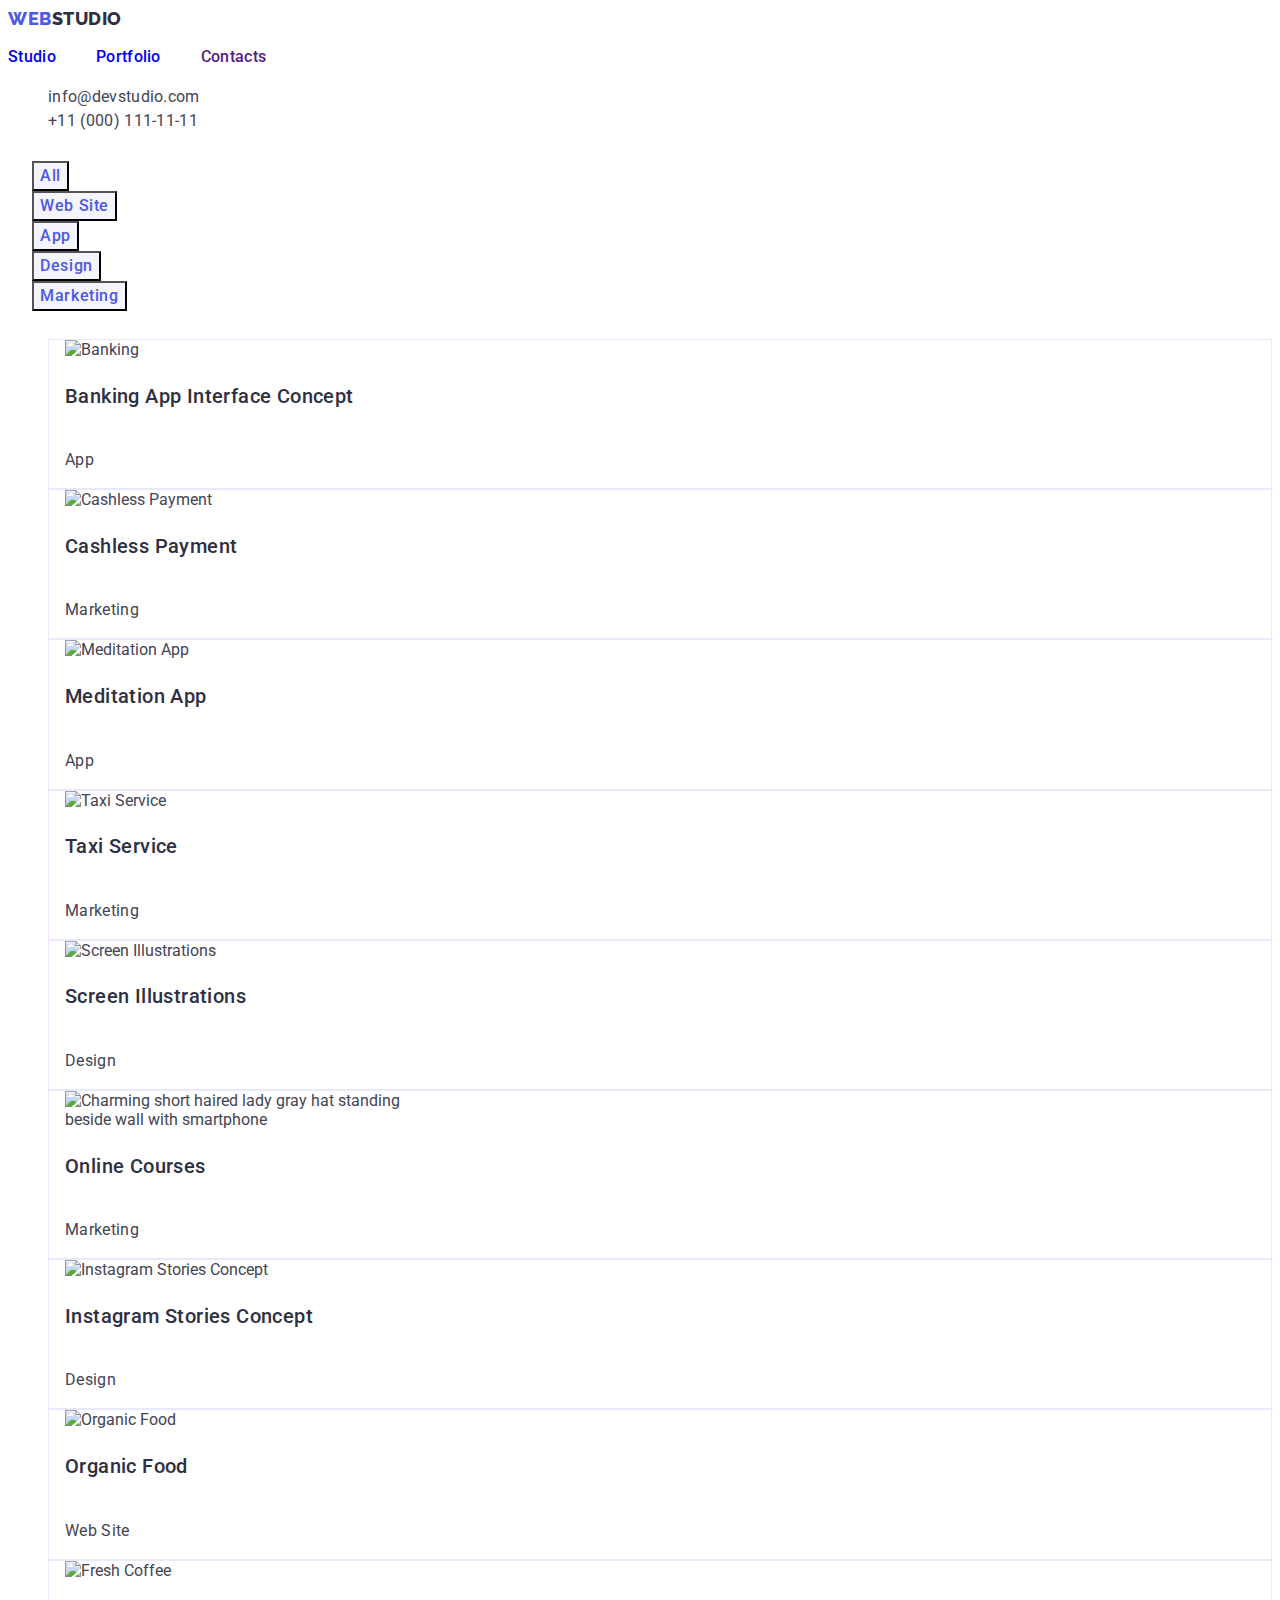
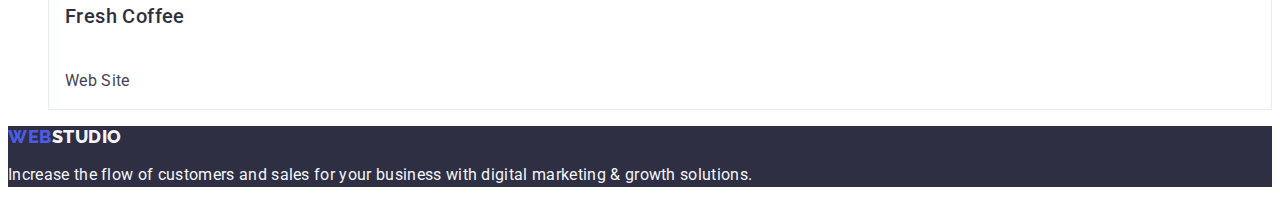
==== portfolio.html @ 07247fa3 "update2" ====
<!DOCTYPE html>
<html lang="en">
  <head>
    <meta charset="UTF-8" />
    <meta http-equiv="X-UA-Compatible" content="IE=edge" />
    <meta name="viewport" content="width=device-width, initial-scale=1.0" />
    <link rel="preconnect" href="https://fonts.googleapis.com" />
    <link rel="preconnect" href="https://fonts.gstatic.com" crossorigin />
    <link rel="preconnect" href="https://fonts.googleapis.com" />
    <link rel="preconnect" href="https://fonts.gstatic.com" crossorigin />
    <link
      href="https://fonts.googleapis.com/css2?family=Raleway:wght@800&family=Roboto:wght@400;500;700;900&display=swap"
      rel="stylesheet"
    />
    <link rel="stylesheet" href="css/styles.css" />
    <title>Portfolio</title>
  </head>
  <body>
    <header>
      <nav class="header-navication">
        <a class="logo link" href="./index.html"
          >Web<span class="logo-studio">Studio</span></a
        >
        <ul class="header-list list">
          <li class="header-item">
            <a class="header-link link" href="./index.html">Studio</a>
          </li>
          <li class="header-item">
            <a class="header-link link" href="./portfolio.html">Portfolio</a>
          </li>
          <li class="header-item">
            <a class="header-link link" href="">Contacts</a>
          </li>
        </ul>
      </nav>
      <address>
        <ul class="header-add list">
          <li>
            <a class="header-email link" href="mailto:info@devstudio.com"
              >info@devstudio.com</a
            >
          </li>
          <li>
            <a class="header-phone link" href="tel:+110001111111"
              >+11 (000) 111-11-11</a
            >
          </li>
        </ul>
      </address>
    </header>
    <main>
      <section class="Portfolio">
        <h1 class="filter-title" hidden>Filters</h1>
        <ul class="filter-list list">
          <li>
            <button class="filter-btn-active" type="button">All</button>
          </li>
          <li>
            <button class="filter-btn" type="button">Web Site</button>
          </li>
          <li>
            <button class="filter-btn" type="button">App</button>
          </li>
          <li>
            <button class="filter-btn" type="button">Design</button>
          </li>
          <li>
            <button class="filter-btn" type="button">Marketing</button>
          </li>
        </ul>
        <ul class="card-list list">
          <li class="card-item link">
            <img
              class="card-img"
              src="./images/card/banking.jpg"
              alt="Banking"
              width="360"
            />
            <h2 class="card-title">Banking App Interface Concept</h2>
            <p class="card-text">App</p>
          </li>
          <li class="card-item link">
            <img
              class="card-img"
              src="./images/card/cashless.jpg"
              alt="Cashless Payment"
              width="360"
            />
            <h2 class="card-title">Cashless Payment</h2>
            <p class="card-text">Marketing</p>
          </li>
          <li class="card-item link">
            <img
              class="card-img"
              src="./images/card/meditation.jpg"
              alt="Meditation App"
              width="360"
            />
            <h2 class="card-title">Meditation App</h2>
            <p class="card-text">App</p>
          </li>
          <li class="card-item link">
            <img
              class="card-img"
              src="./images/card/taxi.jpg"
              alt="Taxi Service"
              width="360"
            />
            <h2 class="card-title">Taxi Service</h2>
            <p class="card-text">Marketing</p>
          </li>
          <li class="card-item link">
            <img
              class="card-img"
              src="./images/card/screen.jpg"
              alt="Screen Illustrations"
              width="360"
            />
            <h2 class="card-title">Screen Illustrations</h2>
            <p class="card-text">Design</p>
          </li>
          <li class="card-item link">
            <img
              class="card-img"
              src="./images/card/online-courses.jpg"
              alt="Charming short haired lady gray hat standing beside wall with smartphone"
              width="360"
            />
            <h2 class="card-title">Online Courses</h2>
            <p class="card-text">Marketing</p>
          </li>
          <li class="card-item link">
            <img
              class="card-img"
              src="./images/card/stories.jpg"
              alt="Instagram Stories Concept"
              width="360"
            />
            <h2 class="card-title">Instagram Stories Concept</h2>
            <p class="card-text">Design</p>
          </li>
          <li class="card-item link">
            <img
              class="card-img"
              src="./images/card/organic-food.jpg"
              alt="Organic Food"
              width="360"
            />
            <h2 class="card-title">Organic Food</h2>
            <p class="card-text">Web Site</p>
          </li>
          <li class="card-item link">
            <img
              class="card-img"
              src="./images/card/fresh-coffee.jpg"
              alt="Fresh Coffee"
              width="360"
            />
            <h2 class="card-title">Fresh Coffee</h2>
            <p class="card-text">Web Site</p>
          </li>
        </ul>
      </section>
    </main>
    <footer class="bottom">
      <a class="logo link" href="./index.html"
        >Web<span class="bottom-logo">Studio</span></a
      >
      <p class="bottom-text">
        Increase the flow of customers and sales for your business with digital
        marketing & growth solutions.
      </p>
    </footer>
  </body>
</html>
---- css/styles.css ----
:root {
  --main-title-color: #ffffff;
  --main-logo-color: #4d5ae5;
  --second-logo-color: #2e2f42;
  --main-paragraph-color: #434455;
  --main-background-color: #ffffff;
  --second-background-color: #f4f4fd;
}
body {
  font-family: "Roboto", sans-serif;
  color: #434455;
  background-color: var(--main-background-color);
}
.list {
  list-style: none;
}
.link {
  text-decoration: none;
  font-style: normal;
}
.logo {
  font-family: "Raleway", sans-serif;
  font-weight: 800;
  font-size: 18px;
  line-height: 1.17;
  display: flex;
  align-items: center;
  letter-spacing: 0.03em;
  text-transform: uppercase;
  display: flex;
  flex-direction: row;
  align-items: center;
  padding: 0px;
  text-transform: uppercase;
  color: var(--main-logo-color);
}
.logo-studio {
  color: var(--second-logo-color);
}
.header-list {
  display: flex;
  flex-direction: row;
  align-items: flex-start;
  padding: 0px;
  gap: 40px;
  color: var(--second-logo-color);
}
.header-item {
  font-weight: 500;
  font-size: 16px;
  line-height: 1.5;
  letter-spacing: 0.02em;
  order: 0;
  flex-grow: 0;
}
.header-link:is(:hover, :focus) {
  color: #404bbf;
  border-radius: 2px;
}
.header-add {
  font-style: normal;
}
.header-email {
  font-size: 16px;
  line-height: 1.5;
  letter-spacing: 0.02em;
  color: var(--main-paragraph-color);
}
.header-email:is(:hover, :focus) {
  color: #404bbf;
}
.header-phone {
  font-size: 16px;
  line-height: 1.5;
  letter-spacing: 0.02em;
  color: var(--main-paragraph-color);
}
.hero {
  background: #2e2f42;
}
.hero-title {
  font-weight: 700;
  font-size: 56px;
  line-height: 1.07;
  text-align: center;
  letter-spacing: 0.02em;
  color: var(--main-title-color);
}
.hero-btn {
  display: flex;
  flex-direction: row;
  padding: 16px 32px;
  gap: 10px;
  background: #4d5ae5;
  box-shadow: 0px 4px 4px rgba(0, 0, 0, 0.15);
  border-radius: 4px;
  font-weight: 500;
  font-size: 16px;
  line-height: 24px;
  letter-spacing: 0.04em;
  color: var(--main-title-color);
  flex: none;
  order: 0;
  flex-grow: 0;
  font-family: "Roboto", sans-serif;
  cursor: pointer;
}
.hero-btn:is(:hover, :focus) {
  background: #404bbf;
  box-shadow: 0px 4px 4px rgba(0, 0, 0, 0.15);
  border-radius: 4px;
}
.features-subtitle {
  font-weight: 500;
  font-size: 20px;
  line-height: 1.2;
  letter-spacing: 0.02em;
  color: var(--second-logo-color);
}
.features-text {
  font-size: 16px;
  line-height: 1.5;
  letter-spacing: 0.02em;
  color: var(--main-paragraph-color);
}
.what-list {
  display: inline;
}
.what-title {
  font-weight: 700;
  font-size: 36px;
  line-height: 1.11;
  text-align: center;
  letter-spacing: 0.02em;
  text-transform: capitalize;
  color: var(--second-logo-color);
}
.what-img {
  flex-direction: column;
  align-items: flex-start;
  padding: 0px;
}
.team {
  background: #f4f4fd;
}
.team-item {
  background-color: var(--main-background-color);
}
.team-title {
  font-weight: 700;
  font-size: 36px;
  line-height: 1.11;
  text-align: center;
  letter-spacing: 0.02em;
  text-transform: capitalize;
  color: var(--second-logo-color);
}
.team-img {
  display: flex;
  flex-direction: column;
  justify-content: center;
  align-items: center;
  padding: 0px 0px 32px;
  gap: 32px;
  background: #ffffff;
  box-shadow: 0px 1px 6px rgba(46, 47, 66, 0.08),
    0px 1px 1px rgba(46, 47, 66, 0.16), 0px 2px 1px rgba(46, 47, 66, 0.08);
  border-radius: 0px 0px 4px 4px;
}
.team-subtitle {
  font-weight: 500;
  font-size: 20px;
  line-height: 1.2;
  text-align: center;
  letter-spacing: 0.02em;
  flex: none;
  order: 0;
  flex-grow: 0;
  color: var(--second-logo-color);
}
.team-text {
  font-size: 16px;
  line-height: 1.5;
  text-align: center;
  letter-spacing: 0.02em;
  flex: none;
  order: 1;
  flex-grow: 0;
  color: var(--main-paragraph-color);
}
.bottom {
  background: #2e2f42;
}
.bottom-logo {
  font-family: "Raleway";
  font-style: normal;
  font-weight: 800;
  font-size: 18px;
  line-height: 1.17;
  display: flex;
  align-items: center;
  letter-spacing: 0.03em;
  text-transform: uppercase;
  color: #f4f4fd;
  flex: none;
  order: 1;
  flex-grow: 0;
}
.bottom-text {
  font-size: 16px;
  line-height: 1.5;
  letter-spacing: 0.02em;
  color: #f4f4fd;
}
.filter {
  display: flex;
  flex-direction: row;
  align-items: flex-start;
  padding: 0px;
  gap: 24px;
}
.filter-list {
  padding: 12px 24px;
}
.filter-btn-active {
  font-family: "Roboto", sans-serif;
  font-weight: 500;
  font-size: 16px;
  line-height: 1.5;
  text-align: center;
  letter-spacing: 0.04em;
  color: var(--main-logo-color);
  background-color: var(--second-background-color);
  cursor: pointer;
}
.filter-btn-active:is(:hover, :focus) {
  background: #404bbf;
  box-shadow: 0px 4px 4px rgba(0, 0, 0, 0.15);
  border-radius: 4px;
  color: var(--main-title-color);
}
.filter-btn {
  font-family: "Roboto", sans-serif;
  font-weight: 500;
  font-size: 16px;
  line-height: 1.5;
  text-align: center;
  letter-spacing: 0.04em;
  color: var(--main-logo-color);
  background-color: var(--second-background-color);
  cursor: pointer;
}
.card-item {
  box-sizing: border-box;
  background: #ffffff;
  border: 1px solid #e7e9fc;
  display: flex;
  flex-direction: column;
  justify-content: center;
  align-items: flex-start;
  padding: 0px 16px;
  gap: 8px;
}
.card-title {
  font-weight: 500;
  font-size: 20px;
  line-height: 1.2;
  letter-spacing: 0.02em;
  color: var(--second-logo-color);
}
.card-text {
  font-size: 16px;
  line-height: 1.5;
  letter-spacing: 0.02em;
  color: var(--main-paragraph-color);
}
.card-img {
  mix-blend-mode: normal;
}
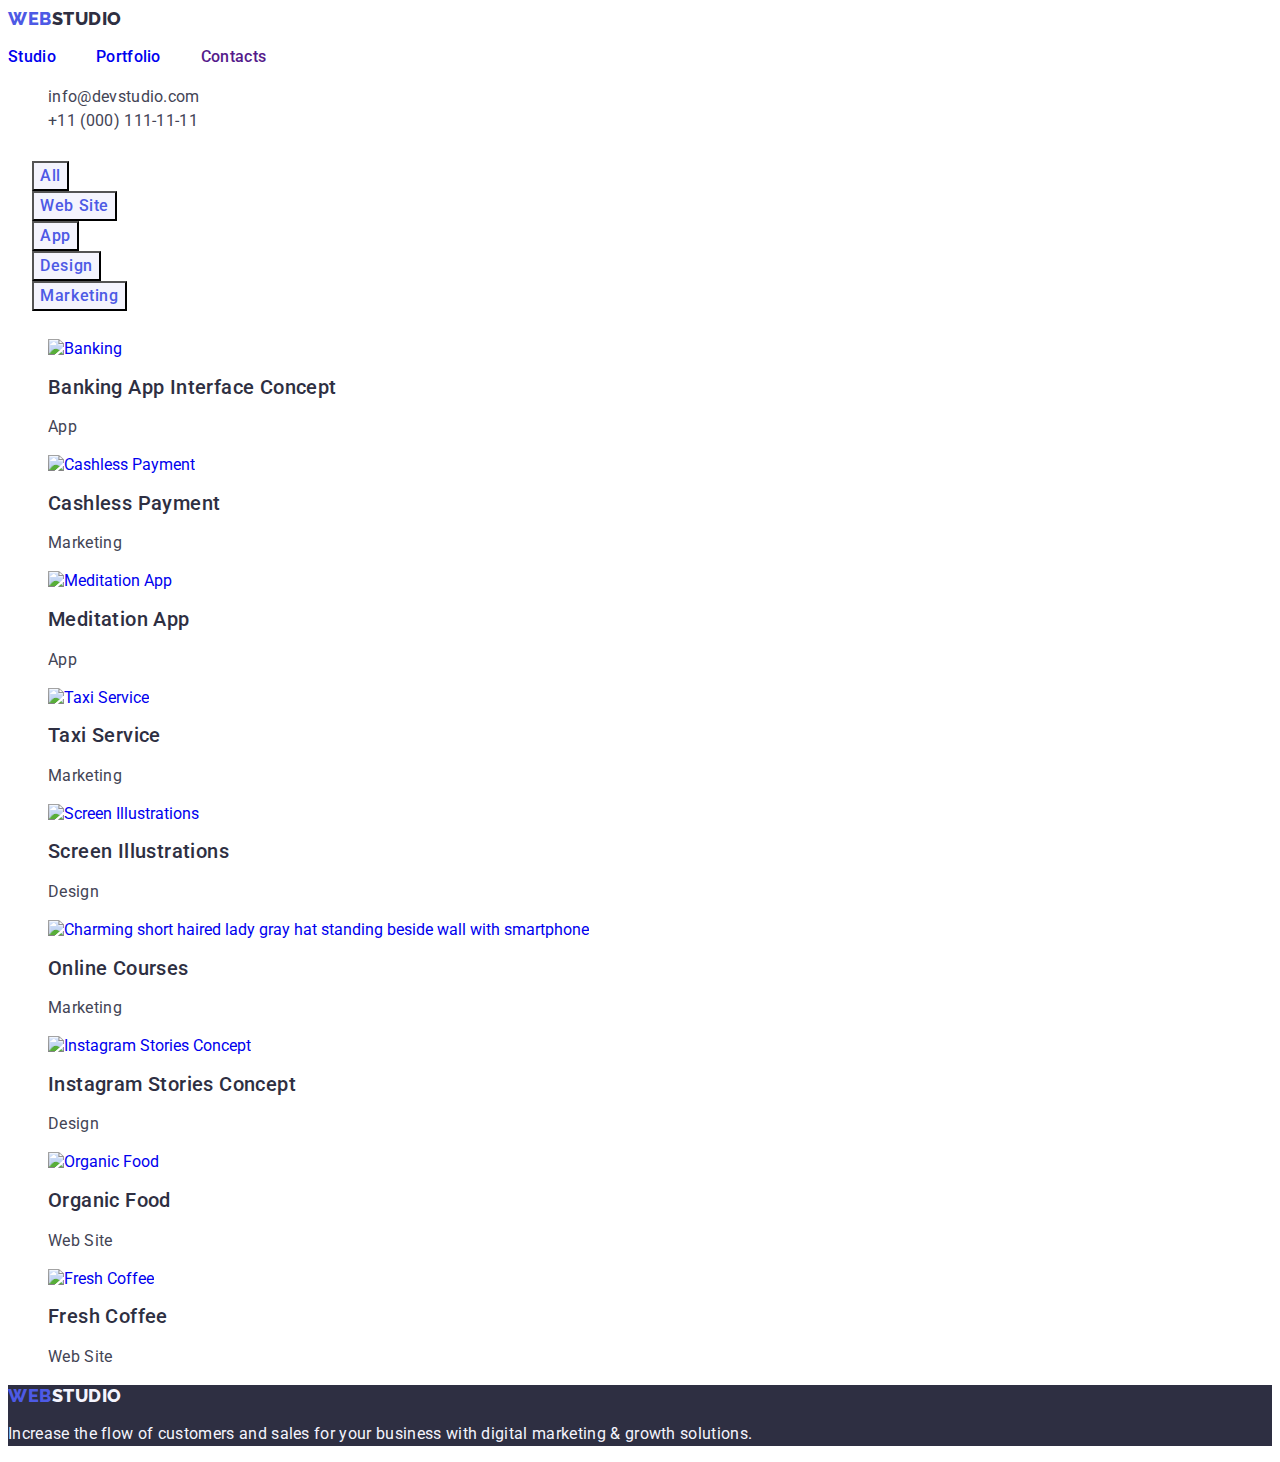
==== commit ab7502e8: "update5" ====
--- a/portfolio.html
+++ b/portfolio.html
@@ -34,7 +34,7 @@
         </ul>
       </nav>
       <address>
-        <ul class="header-add list">
+        <ul class="header-contacts list">
           <li>
             <a class="header-email link" href="mailto:info@devstudio.com"
               >info@devstudio.com</a
@@ -52,112 +52,139 @@
       <section class="Portfolio">
         <h1 class="filter-title" hidden>Filters</h1>
         <ul class="filter-list list">
-          <li>
-            <button class="filter-btn-active" type="button">All</button>
-          </li>
-          <li>
-            <button class="filter-btn" type="button">Web Site</button>
-          </li>
-          <li>
-            <button class="filter-btn" type="button">App</button>
-          </li>
-          <li>
-            <button class="filter-btn" type="button">Design</button>
-          </li>
-          <li>
-            <button class="filter-btn" type="button">Marketing</button>
-          </li>
-        </ul>
-        <ul class="card-list list">
-          <li class="card-item link">
-            <img
-              class="card-img"
-              src="./images/card/banking.jpg"
-              alt="Banking"
-              width="360"
-            />
-            <h2 class="card-title">Banking App Interface Concept</h2>
-            <p class="card-text">App</p>
-          </li>
-          <li class="card-item link">
-            <img
-              class="card-img"
-              src="./images/card/cashless.jpg"
-              alt="Cashless Payment"
-              width="360"
-            />
-            <h2 class="card-title">Cashless Payment</h2>
-            <p class="card-text">Marketing</p>
-          </li>
-          <li class="card-item link">
-            <img
-              class="card-img"
-              src="./images/card/meditation.jpg"
-              alt="Meditation App"
-              width="360"
-            />
-            <h2 class="card-title">Meditation App</h2>
-            <p class="card-text">App</p>
-          </li>
-          <li class="card-item link">
-            <img
-              class="card-img"
-              src="./images/card/taxi.jpg"
-              alt="Taxi Service"
-              width="360"
-            />
-            <h2 class="card-title">Taxi Service</h2>
-            <p class="card-text">Marketing</p>
-          </li>
-          <li class="card-item link">
-            <img
-              class="card-img"
-              src="./images/card/screen.jpg"
-              alt="Screen Illustrations"
-              width="360"
-            />
-            <h2 class="card-title">Screen Illustrations</h2>
-            <p class="card-text">Design</p>
-          </li>
-          <li class="card-item link">
-            <img
-              class="card-img"
-              src="./images/card/online-courses.jpg"
-              alt="Charming short haired lady gray hat standing beside wall with smartphone"
-              width="360"
-            />
-            <h2 class="card-title">Online Courses</h2>
-            <p class="card-text">Marketing</p>
-          </li>
-          <li class="card-item link">
-            <img
-              class="card-img"
-              src="./images/card/stories.jpg"
-              alt="Instagram Stories Concept"
-              width="360"
-            />
-            <h2 class="card-title">Instagram Stories Concept</h2>
-            <p class="card-text">Design</p>
-          </li>
-          <li class="card-item link">
-            <img
-              class="card-img"
-              src="./images/card/organic-food.jpg"
-              alt="Organic Food"
-              width="360"
-            />
-            <h2 class="card-title">Organic Food</h2>
-            <p class="card-text">Web Site</p>
-          </li>
-          <li class="card-item link">
-            <img
-              class="card-img"
-              src="./images/card/fresh-coffee.jpg"
-              alt="Fresh Coffee"
-              width="360"
-            />
-            <h2 class="card-title">Fresh Coffee</h2>
-            <p class="card-text">Web Site</p>
+          <li class="filter-item">
+            <button type="button" class="filter-btn">All</button>
+          </li>
+          <li class="filter-item">
+            <button type="button" class="filter-btn">Web Site</button>
+          </li>
+          <li class="filter-item">
+            <button type="button" class="filter-btn">App</button>
+          </li>
+          <li class="filter-item">
+            <button type="button" class="filter-btn">Design</button>
+          </li>
+          <li class="filter-item">
+            <button type="button" class="filter-btn">Marketing</button>
+          </li>
+        </ul>
+        <ul class="product-list list">
+          <li class="product-item">
+            <a href="#" class="link"
+              ><img
+                class="product-img"
+                src="./images/card/banking.jpg"
+                alt="Banking"
+                width="360"
+                height="300"
+              />
+              <h2 class="product-title">Banking App Interface Concept</h2>
+              <p class="product-text">App</p></a
+            >
+          </li>
+          <li class="product-item">
+            <a href="#" class="link"
+              ><img
+                class="product-img"
+                src="./images/card/cashless.jpg"
+                alt="Cashless Payment"
+                width="360"
+                height="300"
+              />
+              <h2 class="product-title">Cashless Payment</h2>
+              <p class="product-text">Marketing</p></a
+            >
+          </li>
+          <li class="product-item">
+            <a href="#" class="link">
+              <img
+                class="product-img"
+                src="./images/card/meditation.jpg"
+                alt="Meditation App"
+                width="360"
+                height="300"
+              />
+              <h2 class="product-title">Meditation App</h2>
+              <p class="product-text">App</p></a
+            >
+          </li>
+          <li class="product-item">
+            <a href="#" class="link"
+              ><img
+                class="product-img"
+                src="./images/card/taxi.jpg"
+                alt="Taxi Service"
+                width="360"
+                height="300"
+              />
+              <h2 class="product-title">Taxi Service</h2>
+              <p class="product-text">Marketing</p></a
+            >
+          </li>
+          <li class="product-item">
+            <a href="#" class="link"
+              ><img
+                class="product-img"
+                src="./images/card/screen.jpg"
+                alt="Screen Illustrations"
+                width="360"
+                height="300"
+              />
+              <h2 class="product-title">Screen Illustrations</h2>
+              <p class="product-text">Design</p></a
+            >
+          </li>
+          <li class="product-item">
+            <a href="#" class="link"
+              ><img
+                class="product-img"
+                src="./images/card/online-courses.jpg"
+                alt="Charming short haired lady gray hat standing beside wall with smartphone"
+                width="360"
+                height="300"
+              />
+              <h2 class="product-title">Online Courses</h2>
+              <p class="product-text">Marketing</p></a
+            >
+          </li>
+          <li class="product-item">
+            <a href="#" class="link">
+              <img
+                class="product-img"
+                src="./images/card/stories.jpg"
+                alt="Instagram Stories Concept"
+                width="360"
+                height="300"
+              />
+              <h2 class="product-title">Instagram Stories Concept</h2>
+              <p class="product-text">Design</p></a
+            >
+          </li>
+          <li class="product-item">
+            <a href="#" class="link"
+              ><img
+                class="product-img"
+                src="./images/card/organic-food.jpg"
+                alt="Organic Food"
+                width="360"
+                height="300"
+              />
+              <h2 class="product-title">Organic Food</h2>
+              <p class="product-text">Web Site</p></a
+            >
+          </li>
+          <li class="product-item">
+            <a href="#" class="link"
+              ><img
+                class="product-img"
+                src="./images/card/fresh-coffee.jpg"
+                alt="Fresh Coffee"
+                width="360"
+                height="300"
+              />
+              <h2 class="product-title">Fresh Coffee</h2>
+              <p class="product-text">Web Site</p></a
+            >
           </li>
         </ul>
       </section>
--- a/css/styles.css
+++ b/css/styles.css
@@ -57,7 +57,7 @@
   color: #404bbf;
   border-radius: 2px;
 }
-.header-add {
+.header-contact {
   font-style: normal;
 }
 .header-email {
@@ -222,7 +222,7 @@
 .filter-list {
   padding: 12px 24px;
 }
-.filter-btn-active {
+.filter-btn {
   font-family: "Roboto", sans-serif;
   font-weight: 500;
   font-size: 16px;
@@ -233,47 +233,25 @@
   background-color: var(--second-background-color);
   cursor: pointer;
 }
-.filter-btn-active:is(:hover, :focus) {
+.filter-btn:is(:hover, :focus) {
   background: #404bbf;
   box-shadow: 0px 4px 4px rgba(0, 0, 0, 0.15);
   border-radius: 4px;
   color: var(--main-title-color);
 }
-.filter-btn {
-  font-family: "Roboto", sans-serif;
-  font-weight: 500;
-  font-size: 16px;
-  line-height: 1.5;
-  text-align: center;
-  letter-spacing: 0.04em;
-  color: var(--main-logo-color);
-  background-color: var(--second-background-color);
-  cursor: pointer;
-}
-.card-item {
-  box-sizing: border-box;
-  background: #ffffff;
-  border: 1px solid #e7e9fc;
-  display: flex;
-  flex-direction: column;
-  justify-content: center;
-  align-items: flex-start;
-  padding: 0px 16px;
-  gap: 8px;
-}
-.card-title {
+.product-title {
   font-weight: 500;
   font-size: 20px;
   line-height: 1.2;
   letter-spacing: 0.02em;
   color: var(--second-logo-color);
 }
-.card-text {
-  font-size: 16px;
-  line-height: 1.5;
-  letter-spacing: 0.02em;
-  color: var(--main-paragraph-color);
-}
-.card-img {
+.product-text {
+  font-size: 16px;
+  line-height: 1.5;
+  letter-spacing: 0.02em;
+  color: var(--main-paragraph-color);
+}
+.product-img {
   mix-blend-mode: normal;
 }
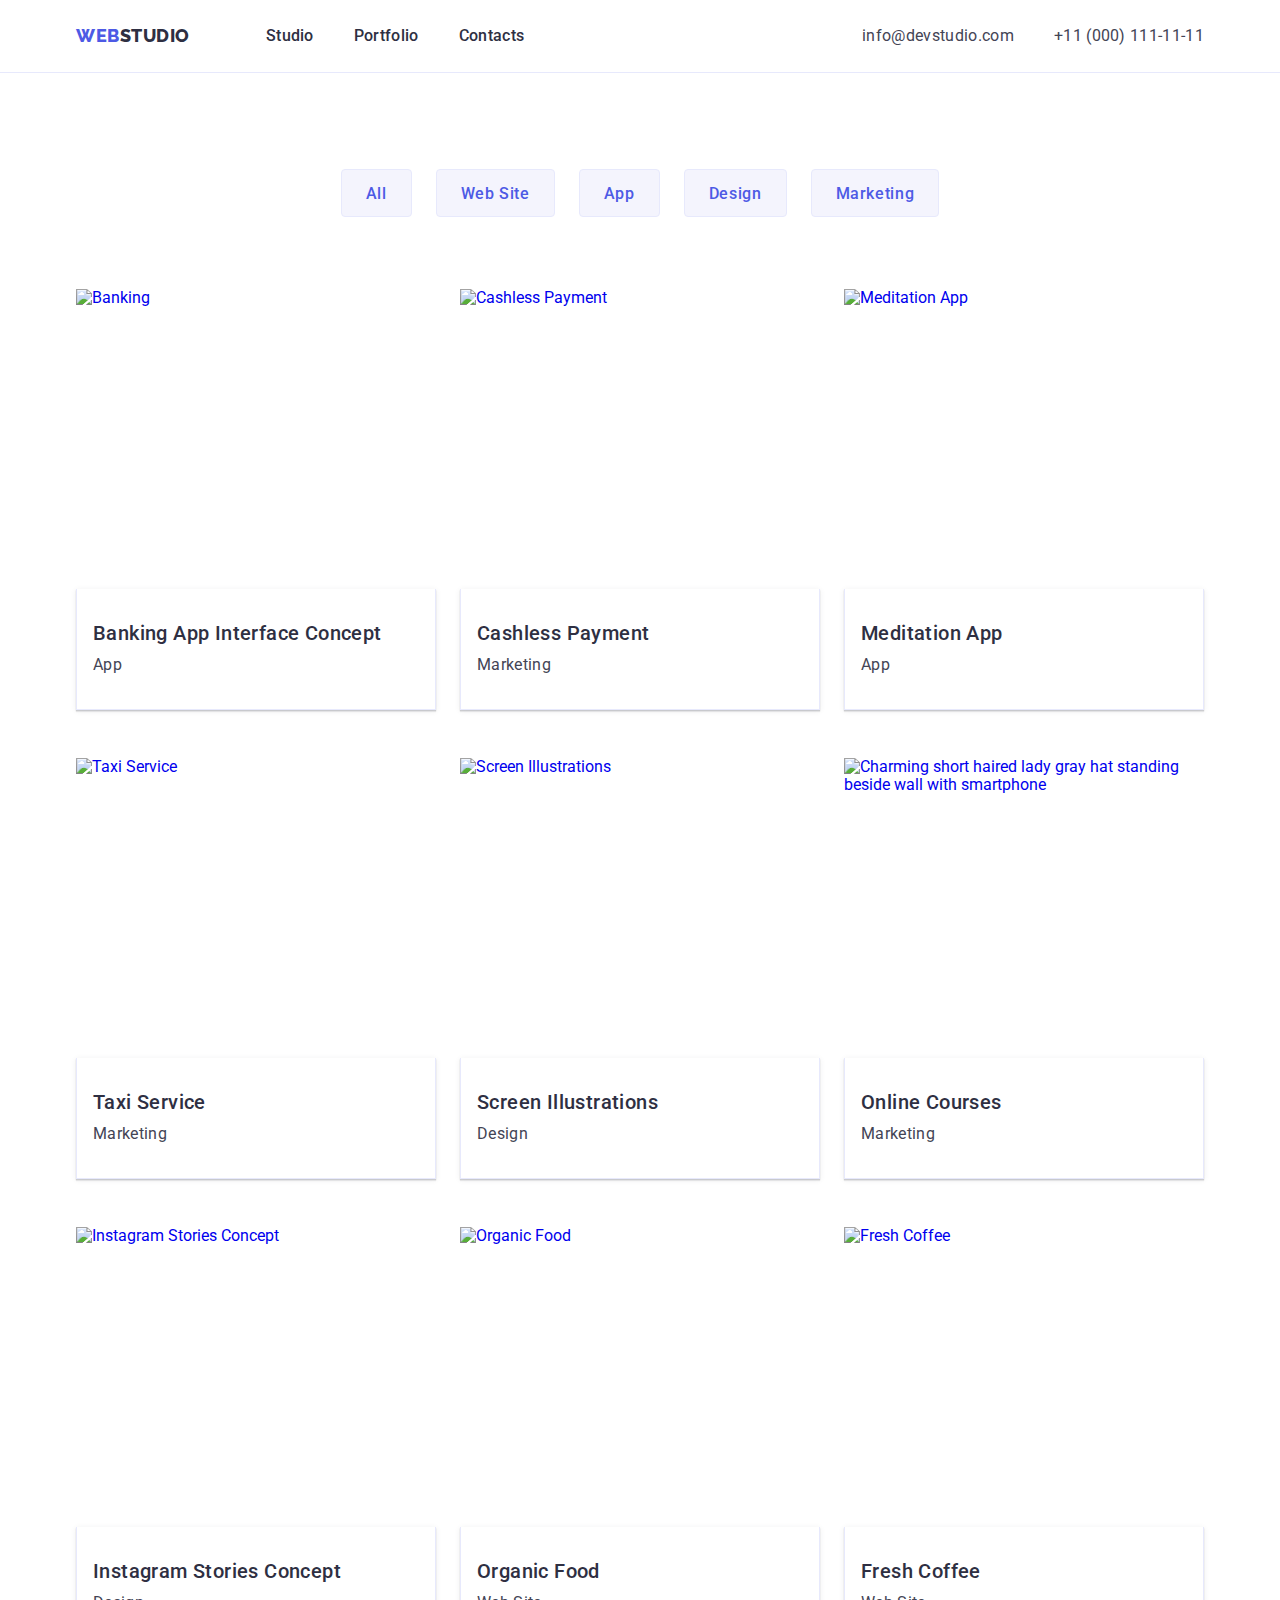
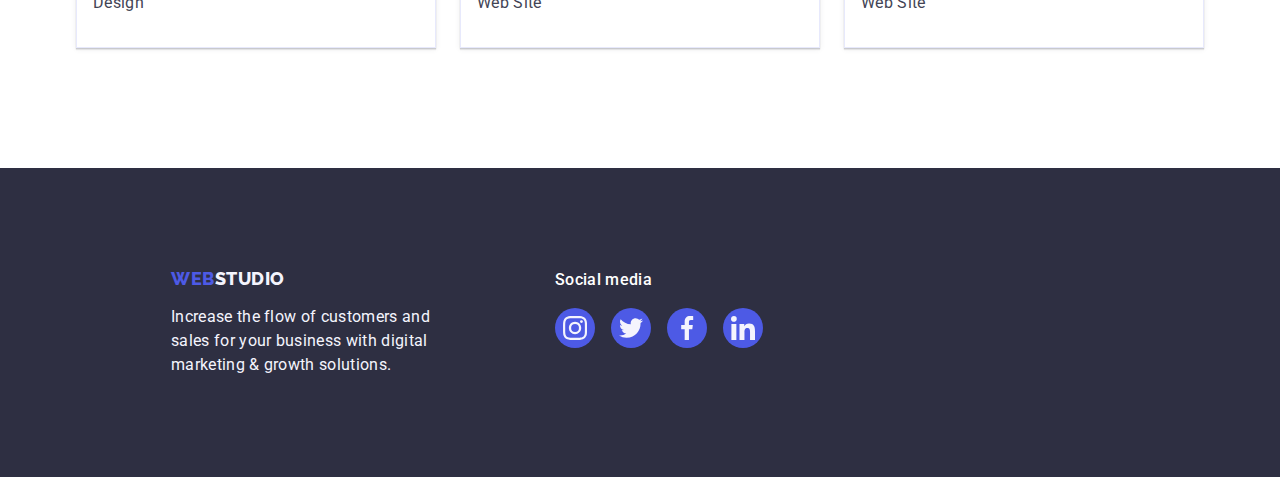
==== commit f9e8ed67: "variant1" ====
--- a/portfolio.html
+++ b/portfolio.html
@@ -12,191 +12,254 @@
       href="https://fonts.googleapis.com/css2?family=Raleway:wght@800&family=Roboto:wght@400;500;700;900&display=swap"
       rel="stylesheet"
     />
+    <link
+      rel="stylesheet"
+      href="https://cdnjs.cloudflare.com/ajax/libs/modern-normalize/1.0.0/modern-normalize.min.css"
+    />
     <link rel="stylesheet" href="css/styles.css" />
     <title>Portfolio</title>
   </head>
   <body>
-    <header>
-      <nav class="header-navication">
-        <a class="logo link" href="./index.html"
-          >Web<span class="logo-studio">Studio</span></a
-        >
-        <ul class="header-list list">
-          <li class="header-item">
-            <a class="header-link link" href="./index.html">Studio</a>
-          </li>
-          <li class="header-item">
-            <a class="header-link link" href="./portfolio.html">Portfolio</a>
-          </li>
-          <li class="header-item">
-            <a class="header-link link" href="">Contacts</a>
-          </li>
-        </ul>
-      </nav>
-      <address>
-        <ul class="header-contacts list">
-          <li>
-            <a class="header-email link" href="mailto:info@devstudio.com"
-              >info@devstudio.com</a
-            >
-          </li>
-          <li>
-            <a class="header-phone link" href="tel:+110001111111"
-              >+11 (000) 111-11-11</a
-            >
-          </li>
-        </ul>
-      </address>
+    <header class="header">
+      <div class="header-container container">
+        <nav class="header-navication">
+          <a class="logo link" href="./index.html"
+            >Web<span class="logo-studio">Studio</span></a
+          >
+          <ul class="header-list list">
+            <li class="header-item">
+              <a class="header-link link" href="./index.html">Studio</a>
+            </li>
+            <li class="header-item">
+              <a class="header-link link" href="./portfolio.html">Portfolio</a>
+            </li>
+            <li class="header-item">
+              <a class="header-link link" href="">Contacts</a>
+            </li>
+          </ul>
+        </nav>
+        <address class="contacts">
+          <ul class="header-contacts-list list">
+            <li class="header-contacts-list-item">
+              <a
+                class="header-contacts-item link"
+                href="mailto:info@devstudio.com"
+                >info@devstudio.com</a
+              >
+            </li>
+            <li class="header-contacts-list-item">
+              <a class="header-contacts-item link" href="tel:+110001111111"
+                >+11 (000) 111-11-11</a
+              >
+            </li>
+          </ul>
+        </address>
+      </div>
     </header>
     <main>
-      <section class="Portfolio">
-        <h1 class="filter-title" hidden>Filters</h1>
-        <ul class="filter-list list">
-          <li class="filter-item">
-            <button type="button" class="filter-btn">All</button>
-          </li>
-          <li class="filter-item">
-            <button type="button" class="filter-btn">Web Site</button>
-          </li>
-          <li class="filter-item">
-            <button type="button" class="filter-btn">App</button>
-          </li>
-          <li class="filter-item">
-            <button type="button" class="filter-btn">Design</button>
-          </li>
-          <li class="filter-item">
-            <button type="button" class="filter-btn">Marketing</button>
-          </li>
-        </ul>
-        <ul class="product-list list">
-          <li class="product-item">
-            <a href="#" class="link"
-              ><img
-                class="product-img"
-                src="./images/card/banking.jpg"
-                alt="Banking"
-                width="360"
-                height="300"
-              />
-              <h2 class="product-title">Banking App Interface Concept</h2>
-              <p class="product-text">App</p></a
-            >
-          </li>
-          <li class="product-item">
-            <a href="#" class="link"
-              ><img
-                class="product-img"
-                src="./images/card/cashless.jpg"
-                alt="Cashless Payment"
-                width="360"
-                height="300"
-              />
-              <h2 class="product-title">Cashless Payment</h2>
-              <p class="product-text">Marketing</p></a
-            >
-          </li>
-          <li class="product-item">
-            <a href="#" class="link">
-              <img
-                class="product-img"
-                src="./images/card/meditation.jpg"
-                alt="Meditation App"
-                width="360"
-                height="300"
-              />
-              <h2 class="product-title">Meditation App</h2>
-              <p class="product-text">App</p></a
-            >
-          </li>
-          <li class="product-item">
-            <a href="#" class="link"
-              ><img
-                class="product-img"
-                src="./images/card/taxi.jpg"
-                alt="Taxi Service"
-                width="360"
-                height="300"
-              />
-              <h2 class="product-title">Taxi Service</h2>
-              <p class="product-text">Marketing</p></a
-            >
-          </li>
-          <li class="product-item">
-            <a href="#" class="link"
-              ><img
-                class="product-img"
-                src="./images/card/screen.jpg"
-                alt="Screen Illustrations"
-                width="360"
-                height="300"
-              />
-              <h2 class="product-title">Screen Illustrations</h2>
-              <p class="product-text">Design</p></a
-            >
-          </li>
-          <li class="product-item">
-            <a href="#" class="link"
-              ><img
-                class="product-img"
-                src="./images/card/online-courses.jpg"
-                alt="Charming short haired lady gray hat standing beside wall with smartphone"
-                width="360"
-                height="300"
-              />
-              <h2 class="product-title">Online Courses</h2>
-              <p class="product-text">Marketing</p></a
-            >
-          </li>
-          <li class="product-item">
-            <a href="#" class="link">
-              <img
-                class="product-img"
-                src="./images/card/stories.jpg"
-                alt="Instagram Stories Concept"
-                width="360"
-                height="300"
-              />
-              <h2 class="product-title">Instagram Stories Concept</h2>
-              <p class="product-text">Design</p></a
-            >
-          </li>
-          <li class="product-item">
-            <a href="#" class="link"
-              ><img
-                class="product-img"
-                src="./images/card/organic-food.jpg"
-                alt="Organic Food"
-                width="360"
-                height="300"
-              />
-              <h2 class="product-title">Organic Food</h2>
-              <p class="product-text">Web Site</p></a
-            >
-          </li>
-          <li class="product-item">
-            <a href="#" class="link"
-              ><img
-                class="product-img"
-                src="./images/card/fresh-coffee.jpg"
-                alt="Fresh Coffee"
-                width="360"
-                height="300"
-              />
-              <h2 class="product-title">Fresh Coffee</h2>
-              <p class="product-text">Web Site</p></a
-            >
-          </li>
-        </ul>
+      <section class="portfolio">
+        <div class="container">
+          <h1 class="filter-title" hidden>Filters</h1>
+          <ul class="filter-list list">
+            <li class="filter-item">
+              <button type="button" class="filter-btn">All</button>
+            </li>
+            <li class="filter-item">
+              <button type="button" class="filter-btn">Web Site</button>
+            </li>
+            <li class="filter-item">
+              <button type="button" class="filter-btn">App</button>
+            </li>
+            <li class="filter-item">
+              <button type="button" class="filter-btn">Design</button>
+            </li>
+            <li class="filter-item">
+              <button type="button" class="filter-btn">Marketing</button>
+            </li>
+          </ul>
+          <ul class="product-list list">
+            <li class="product-item">
+              <a href="#" class="link"
+                ><img
+                  class="product-img"
+                  src="./images/card/banking.jpg"
+                  alt="Banking"
+                  width="360"
+                  height="300"
+                />
+                <div class="product-item-text">
+                  <h3 class="product-title">Banking App Interface Concept</h3>
+                  <p class="text">App</p>
+                </div>
+              </a>
+            </li>
+            <li class="product-item">
+              <a href="#" class="link"
+                ><img
+                  class="product-img"
+                  src="./images/card/cashless.jpg"
+                  alt="Cashless Payment"
+                  width="360"
+                  height="300"
+                />
+                <div class="product-item-text">
+                  <h3 class="product-title">Cashless Payment</h3>
+                  <p class="text">Marketing</p>
+                </div>
+              </a>
+            </li>
+            <li class="product-item">
+              <a href="#" class="link">
+                <img
+                  class="product-img"
+                  src="./images/card/meditation.jpg"
+                  alt="Meditation App"
+                  width="360"
+                  height="300"
+                />
+                <div class="product-item-text">
+                  <h3 class="product-title">Meditation App</h3>
+                  <p class="text">App</p>
+                </div>
+              </a>
+            </li>
+            <li class="product-item">
+              <a href="#" class="link"
+                ><img
+                  class="product-img"
+                  src="./images/card/taxi.jpg"
+                  alt="Taxi Service"
+                  width="360"
+                  height="300"
+                />
+                <div class="product-item-text">
+                  <h3 class="product-title">Taxi Service</h3>
+                  <p class="text">Marketing</p>
+                </div>
+              </a>
+            </li>
+            <li class="product-item">
+              <a href="#" class="link"
+                ><img
+                  class="product-img"
+                  src="./images/card/screen.jpg"
+                  alt="Screen Illustrations"
+                  width="360"
+                  height="300"
+                />
+                <div class="product-item-text">
+                  <h3 class="product-title">Screen Illustrations</h3>
+                  <p class="text">Design</p>
+                </div>
+              </a>
+            </li>
+            <li class="product-item">
+              <a href="#" class="link"
+                ><img
+                  class="product-img"
+                  src="./images/card/online-courses.jpg"
+                  alt="Charming short haired lady gray hat standing beside wall with smartphone"
+                  width="360"
+                  height="300"
+                />
+                <div class="product-item-text">
+                  <h3 class="product-title">Online Courses</h3>
+                  <p class="text">Marketing</p>
+                </div>
+              </a>
+            </li>
+            <li class="product-item">
+              <a href="#" class="link">
+                <img
+                  class="product-img"
+                  src="./images/card/stories.jpg"
+                  alt="Instagram Stories Concept"
+                  width="360"
+                  height="300"
+                />
+                <div class="product-item-text">
+                  <h3 class="product-title">Instagram Stories Concept</h3>
+                  <p class="text">Design</p>
+                </div>
+              </a>
+            </li>
+            <li class="product-item">
+              <a href="#" class="link"
+                ><img
+                  class="product-img"
+                  src="./images/card/organic-food.jpg"
+                  alt="Organic Food"
+                  width="360"
+                  height="300"
+                />
+                <div class="product-item-text">
+                  <h3 class="product-title">Organic Food</h3>
+                  <p class="text">Web Site</p>
+                </div>
+              </a>
+            </li>
+            <li class="product-item">
+              <a href="#" class="link"
+                ><img
+                  class="product-img"
+                  src="./images/card/fresh-coffee.jpg"
+                  alt="Fresh Coffee"
+                  width="360"
+                  height="300"
+                />
+                <div class="product-item-text">
+                  <h3 class="product-title">Fresh Coffee</h3>
+                  <p class="text">Web Site</p>
+                </div>
+              </a>
+            </li>
+          </ul>
+        </div>
       </section>
     </main>
     <footer class="bottom">
-      <a class="logo link" href="./index.html"
-        >Web<span class="bottom-logo">Studio</span></a
-      >
-      <p class="bottom-text">
-        Increase the flow of customers and sales for your business with digital
-        marketing & growth solutions.
-      </p>
+      <div class="bottom-logo container">
+        <a class="logo link" href="./index.html"
+          >Web<span class="bottom-logo-second">Studio</span></a
+        >
+        <p class="bottom-logo-text text">
+          Increase the flow of customers and sales for your business with
+          digital marketing & growth solutions.
+        </p>
+      </div>
+      <div class="bottom-soc container">
+        <p class="bottom-soc-text text">Social media</p>
+        <ul class="bottom-soc-list list">
+          <li class="bottom-soc-item">
+            <a class="bottom-soc-link link" href="">
+              <svg class="bottom-soc-icon" width="24" height="24">
+                <use href="./images/icons.svg#icon-instagram"></use>
+              </svg>
+            </a>
+          </li>
+          <li class="bottom-soc-item">
+            <a class="bottom-soc-link link" href="#"
+              ><svg class="bottom-soc-icon" width="24" height="24">
+                <use href="./images/icons.svg#icon-twitter"></use>
+              </svg>
+            </a>
+          </li>
+          <li class="bottom-soc-item">
+            <a class="bottom-soc-link link" href="#"
+              ><svg class="bottom-soc-icon" width="24" height="24">
+                <use href="./images/icons.svg#icon-facebook"></use>
+              </svg>
+            </a>
+          </li>
+          <li class="bottom-soc-item">
+            <a class="bottom-soc-link link" href="">
+              <svg class="bottom-soc-icon" width="24" height="24">
+                <use href="./images/icons.svg#icon-linkedin"></use>
+              </svg>
+            </a>
+          </li>
+        </ul>
+      </div>
     </footer>
   </body>
 </html>
--- a/css/styles.css
+++ b/css/styles.css
@@ -1,15 +1,65 @@
 :root {
-  --main-title-color: #ffffff;
-  --main-logo-color: #4d5ae5;
-  --second-logo-color: #2e2f42;
-  --main-paragraph-color: #434455;
-  --main-background-color: #ffffff;
-  --second-background-color: #f4f4fd;
+  --white-color: #ffffff;
+  --blue-color: #4d5ae5;
+  --dark-color: #2e2f42;
+  --hover-blue-color: #404bbf;
+  --dark-grey-color: #434455;
+  --grey-color: #f4f4fd;
+  --bg-gradient: linear-gradient(rgba(46, 47, 66, 0.7), rgba(46, 47, 66, 0.7));
 }
 body {
   font-family: "Roboto", sans-serif;
-  color: #434455;
-  background-color: var(--main-background-color);
+  color: var(--dark-grey-color);
+  background-color: var(--white-color);
+  max-width: 1440px;
+}
+.container {
+  width: 1158px;
+  padding-left: 15px;
+  padding-right: 15px;
+  margin-left: auto;
+  margin-right: auto;
+}
+
+h1,
+h2,
+h3,
+h4,
+p {
+  margin-top: 0;
+  margin-bottom: 0;
+}
+h2 {
+  font-weight: 700;
+  font-size: 36px;
+  line-height: 1.11;
+  text-align: center;
+  letter-spacing: 0.02em;
+  text-transform: capitalize;
+  color: var(--dark-color);
+}
+h3 {
+  margin-bottom: 8px;
+  font-weight: 500;
+  font-size: 20px;
+  line-height: 1.2;
+  letter-spacing: 0.02em;
+  color: var(--dark-color);
+}
+ul {
+  padding-left: 0;
+  margin-top: 0;
+  margin-bottom: 0;
+}
+img {
+  display: block;
+}
+
+.text {
+  font-size: 16px;
+  line-height: 1.5;
+  letter-spacing: 0.02em;
+  color: var(--dark-grey-color);
 }
 .list {
   list-style: none;
@@ -23,60 +73,75 @@
   font-weight: 800;
   font-size: 18px;
   line-height: 1.17;
-  display: flex;
-  align-items: center;
   letter-spacing: 0.03em;
   text-transform: uppercase;
-  display: flex;
-  flex-direction: row;
-  align-items: center;
-  padding: 0px;
-  text-transform: uppercase;
-  color: var(--main-logo-color);
+  color: var(--blue-color);
 }
 .logo-studio {
-  color: var(--second-logo-color);
+  color: var(--dark-color);
+}
+.header {
+  border-bottom: 1px solid #e7e9fc;
+}
+.header-container {
+  display: flex;
+  align-items: center;
+}
+nav {
+  display: flex;
+  align-items: center;
 }
 .header-list {
   display: flex;
-  flex-direction: row;
-  align-items: flex-start;
-  padding: 0px;
-  gap: 40px;
-  color: var(--second-logo-color);
-}
-.header-item {
+  margin-left: 76px;
+}
+.header-item:not(:last-child) {
+  margin-right: 40px;
+}
+.header-link {
   font-weight: 500;
   font-size: 16px;
   line-height: 1.5;
   letter-spacing: 0.02em;
-  order: 0;
-  flex-grow: 0;
+  color: var(--dark-color);
+  display: block;
+  padding-top: 24px;
+  padding-bottom: 24px;
 }
 .header-link:is(:hover, :focus) {
-  color: #404bbf;
+  color: var(--hover-blue-color);
   border-radius: 2px;
 }
-.header-contact {
+.contacts {
   font-style: normal;
-}
-.header-email {
+  margin-left: auto;
+}
+.header-contacts-list {
+  display: flex;
+}
+.header-contacts-list-item:nth-child(1) {
+  margin-right: 40px;
+}
+.header-contacts-item {
   font-size: 16px;
   line-height: 1.5;
   letter-spacing: 0.02em;
-  color: var(--main-paragraph-color);
-}
-.header-email:is(:hover, :focus) {
-  color: #404bbf;
-}
-.header-phone {
-  font-size: 16px;
-  line-height: 1.5;
-  letter-spacing: 0.02em;
-  color: var(--main-paragraph-color);
+  color: var(--dark-grey-color);
+  display: block;
+  padding-top: 24px;
+  padding-bottom: 24px;
+}
+.header-contacts-item:is(:hover, :focus) {
+  color: var(--hover-blue-color);
 }
 .hero {
-  background: #2e2f42;
+  background: var(--dark-color);
+  text-align: center;
+  padding: 188px 0;
+  background-image: var(--bg-gradient), url(../images/people-office.jpg);
+  background-repeat: no-repeat;
+  background-position: center;
+  background-size: cover;
 }
 .hero-title {
   font-weight: 700;
@@ -84,143 +149,234 @@
   line-height: 1.07;
   text-align: center;
   letter-spacing: 0.02em;
-  color: var(--main-title-color);
+  color: var(--white-color);
+  margin-bottom: 48px;
+  width: 496px;
+  margin-left: auto;
+  margin-right: auto;
 }
 .hero-btn {
-  display: flex;
-  flex-direction: row;
+  display: inline-block;
   padding: 16px 32px;
-  gap: 10px;
-  background: #4d5ae5;
+  background: var(--blue-color);
   box-shadow: 0px 4px 4px rgba(0, 0, 0, 0.15);
   border-radius: 4px;
   font-weight: 500;
   font-size: 16px;
   line-height: 24px;
   letter-spacing: 0.04em;
-  color: var(--main-title-color);
+  color: var(--white-color);
   flex: none;
   order: 0;
   flex-grow: 0;
   font-family: "Roboto", sans-serif;
   cursor: pointer;
+  border: 1px solid transparent;
 }
 .hero-btn:is(:hover, :focus) {
-  background: #404bbf;
+  background: var(--hover-blue-color);
   box-shadow: 0px 4px 4px rgba(0, 0, 0, 0.15);
   border-radius: 4px;
 }
-.features-subtitle {
-  font-weight: 500;
-  font-size: 20px;
-  line-height: 1.2;
-  letter-spacing: 0.02em;
-  color: var(--second-logo-color);
-}
-.features-text {
-  font-size: 16px;
-  line-height: 1.5;
-  letter-spacing: 0.02em;
-  color: var(--main-paragraph-color);
+.features {
+  padding: 120px 0;
+}
+.features-list {
+  display: flex;
+  justify-content: space-between;
+  flex-flow: wrap;
+}
+.features-item {
+  flex-basis: calc((100%-24px) / 4);
+  max-width: 264px;
+}
+.features-item-icon {
+  width: 264px;
+  height: 112px;
+  border-radius: 4px;
+  display: flex;
+  align-items: center;
+  justify-content: center;
+  margin-bottom: 8px;
+  background: var(--grey-color);
+}
+.what {
+  padding-bottom: 120px;
+}
+.what-item {
+  display: flex;
+  flex-wrap: wrap;
+  gap: 24px;
+}
+.what-title {
+  margin-bottom: 72px;
 }
 .what-list {
-  display: inline;
-}
-.what-title {
-  font-weight: 700;
-  font-size: 36px;
-  line-height: 1.11;
+  display: flex;
+  justify-content: space-between;
+}
+.team {
+  background: var(--grey-color);
+  padding-top: 120px;
+  padding-bottom: 120px;
+}
+.team-title {
+  margin-bottom: 72px;
+}
+.team-list {
+  display: flex;
+  flex-wrap: wrap;
+  gap: 24px;
+}
+.team-item {
+  background-color: var(--grey-color);
   text-align: center;
-  letter-spacing: 0.02em;
-  text-transform: capitalize;
-  color: var(--second-logo-color);
-}
-.what-img {
+  display: flex;
   flex-direction: column;
-  align-items: flex-start;
-  padding: 0px;
-}
-.team {
-  background: #f4f4fd;
-}
-.team-item {
-  background-color: var(--main-background-color);
-}
-.team-title {
-  font-weight: 700;
-  font-size: 36px;
-  line-height: 1.11;
-  text-align: center;
-  letter-spacing: 0.02em;
-  text-transform: capitalize;
-  color: var(--second-logo-color);
-}
-.team-img {
-  display: flex;
-  flex-direction: column;
   justify-content: center;
   align-items: center;
   padding: 0px 0px 32px;
-  gap: 32px;
-  background: #ffffff;
+  width: 264px;
+  background: var(--white-color);
   box-shadow: 0px 1px 6px rgba(46, 47, 66, 0.08),
     0px 1px 1px rgba(46, 47, 66, 0.16), 0px 2px 1px rgba(46, 47, 66, 0.08);
   border-radius: 0px 0px 4px 4px;
 }
-.team-subtitle {
+.team-text {
+  padding-top: 32px;
+}
+.team-item-text {
+  margin-bottom: 8px;
+}
+.team-soc-list {
+  display: flex;
+  justify-content: center;
+  gap: 24px;
+}
+.team-soc-item {
+  width: 40px;
+  height: 40px;
+}
+.team-soc-link {
+  width: 100%;
+  height: 100%;
+  border-radius: 50%;
+  background-color: var(--blue-color);
+  display: flex;
+  align-items: center;
+  justify-content: center;
+}
+.team-soc-icon {
+  fill: var(--grey-color);
+}
+.team-soc-link:is(:hover, :focus) {
+  background: var(--hover-blue-color);
+}
+.customers {
+  padding-top: 120px;
+  padding-bottom: 120px;
+}
+.customers-item {
+  display: flex;
+  flex-wrap: wrap;
+  flex-basis: calc((100%-24px) / 6);
+}
+.customers-title {
+  margin-bottom: 72px;
+}
+.customers-list {
+  display: flex;
+  justify-content: space-between;
+  justify-content: center;
+}
+.customers-item {
+  width: 168px;
+  height: 88px;
+}
+.customers-item:nth-child(-n + 5) {
+  margin-right: 24px;
+}
+.customers-link {
+  width: 100%;
+  height: 100%;
+  border: 1px solid #8e8f99;
+  border-radius: 4px;
+  display: flex;
+  align-items: center;
+  justify-content: center;
+  color: currentColor;
+  padding: 16px 32px;
+}
+.customers-icon {
+  fill: #afb1b8;
+}
+.customers-icon:is(:hover, :focus) {
+  fill: var(--hover-blue-color);
+}
+.customers-link:is(:hover, :focus) {
+  border: 1px solid var(--hover-blue-color);
+  border-radius: 4px;
+}
+.bottom {
+  background: var(--dark-color);
+  padding: 100px 0;
+  display: flex;
+}
+.bottom-logo-second {
+  color: var(--grey-color);
+}
+.bottom-logo-text {
+  width: 264px;
+  color: var(--grey-color);
+  margin-top: 16px;
+}
+.bottom-logo {
+  max-width: 264px;
+  margin-left: 156px;
+}
+.bottom-soc {
+  margin-left: 120px;
+}
+.bottom-soc-text {
   font-weight: 500;
-  font-size: 20px;
-  line-height: 1.2;
-  text-align: center;
-  letter-spacing: 0.02em;
-  flex: none;
-  order: 0;
-  flex-grow: 0;
-  color: var(--second-logo-color);
-}
-.team-text {
-  font-size: 16px;
-  line-height: 1.5;
-  text-align: center;
-  letter-spacing: 0.02em;
-  flex: none;
-  order: 1;
-  flex-grow: 0;
-  color: var(--main-paragraph-color);
-}
-.bottom {
-  background: #2e2f42;
-}
-.bottom-logo {
-  font-family: "Raleway";
-  font-style: normal;
-  font-weight: 800;
-  font-size: 18px;
-  line-height: 1.17;
-  display: flex;
-  align-items: center;
-  letter-spacing: 0.03em;
-  text-transform: uppercase;
-  color: #f4f4fd;
-  flex: none;
-  order: 1;
-  flex-grow: 0;
-}
-.bottom-text {
-  font-size: 16px;
-  line-height: 1.5;
-  letter-spacing: 0.02em;
-  color: #f4f4fd;
-}
-.filter {
-  display: flex;
-  flex-direction: row;
-  align-items: flex-start;
-  padding: 0px;
-  gap: 24px;
+  color: var(--white-color);
+  margin-bottom: 16px;
+}
+.bottom-soc-list {
+  display: flex;
+  list-style: none;
+  gap: 16px;
+}
+.bottom-soc-item {
+  width: 40px;
+  height: 40px;
+}
+.bottom-soc-link {
+  width: 100%;
+  height: 100%;
+  border-radius: 50%;
+  background-color: var(--blue-color);
+  display: flex;
+  align-items: center;
+  justify-content: center;
+}
+.bottom-soc-icon {
+  fill: var(--grey-color);
+}
+.bottom-soc-link:is(:hover, :focus) {
+  background: #31d0aa;
+}
+.portfolio {
+  padding-top: 96px;
+  padding-bottom: 120px;
 }
 .filter-list {
-  padding: 12px 24px;
+  display: flex;
+  justify-content: center;
+  margin-bottom: 72px;
+}
+.filter-item:not(:last-child) {
+  margin-right: 24px;
 }
 .filter-btn {
   font-family: "Roboto", sans-serif;
@@ -229,28 +385,35 @@
   line-height: 1.5;
   text-align: center;
   letter-spacing: 0.04em;
-  color: var(--main-logo-color);
-  background-color: var(--second-background-color);
+  color: var(--blue-color);
+  background-color: var(--grey-color);
   cursor: pointer;
+  border: 1px solid #e7e9fc;
+  border-radius: 4px;
+  height: 48px;
+  padding: 12px 24px;
 }
 .filter-btn:is(:hover, :focus) {
-  background: #404bbf;
+  background: var(--hover-blue-color);
   box-shadow: 0px 4px 4px rgba(0, 0, 0, 0.15);
   border-radius: 4px;
-  color: var(--main-title-color);
-}
-.product-title {
-  font-weight: 500;
-  font-size: 20px;
-  line-height: 1.2;
-  letter-spacing: 0.02em;
-  color: var(--second-logo-color);
-}
-.product-text {
-  font-size: 16px;
-  line-height: 1.5;
-  letter-spacing: 0.02em;
-  color: var(--main-paragraph-color);
+  color: var(--white-color);
+}
+.product-list {
+  display: flex;
+  flex-wrap: wrap;
+  gap: 48px 24px;
+}
+.product-item {
+  width: calc ((100%-24px)/9);
+}
+.product-item-text {
+  padding: 32px 16px;
+  border: 1px solid #e7e9fc;
+  border-top: none;
+  box-shadow: 0px 2px 1px 0px rgba(46, 47, 66, 0.08),
+    0px 1px 1px 0px rgba(46, 47, 66, 0.16),
+    0px 1px 6px 0px rgba(46, 47, 66, 0.08);
 }
 .product-img {
   mix-blend-mode: normal;
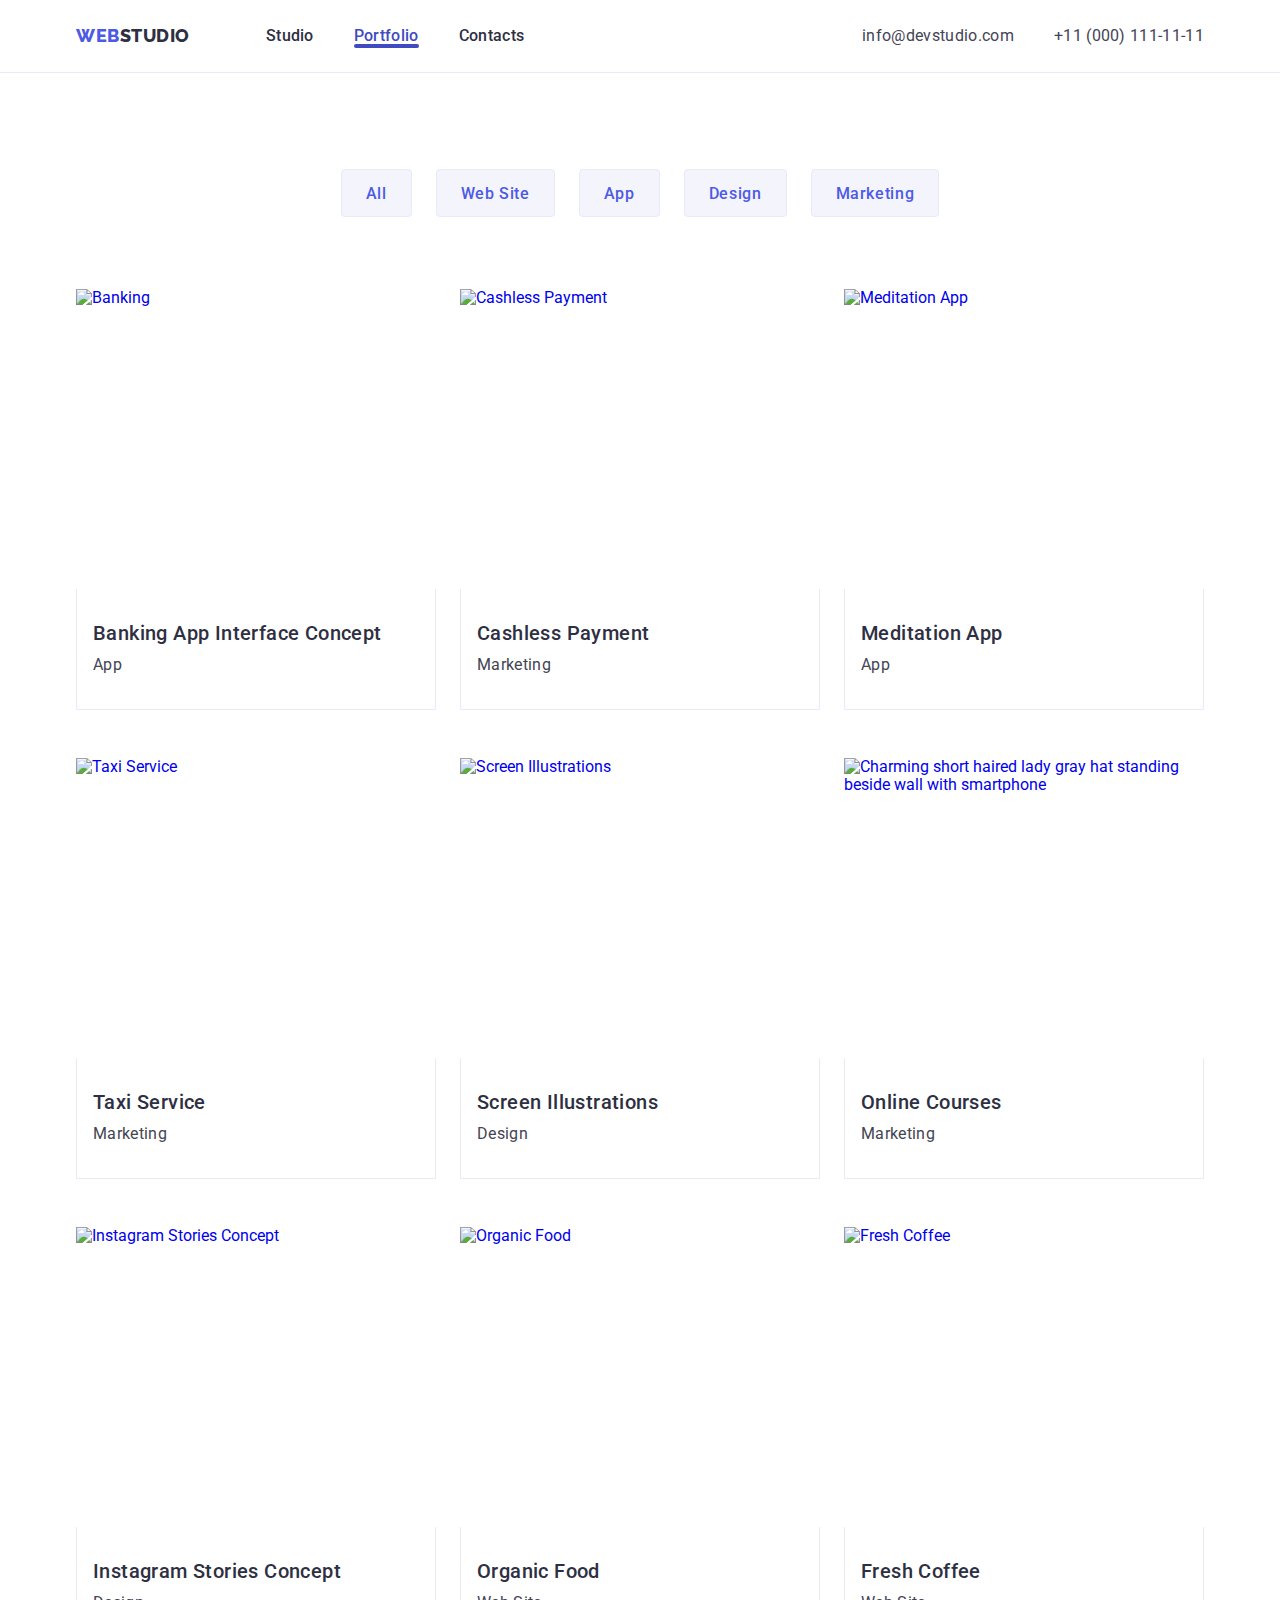
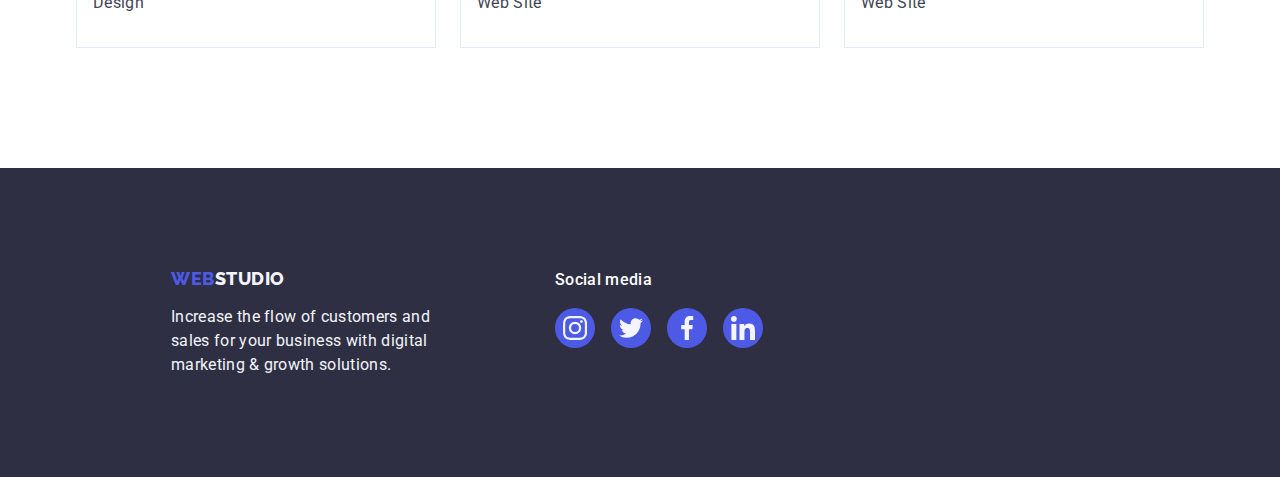
==== commit fcd63b8f: "1" ====
--- a/portfolio.html
+++ b/portfolio.html
@@ -31,7 +31,7 @@
               <a class="header-link link" href="./index.html">Studio</a>
             </li>
             <li class="header-item">
-              <a class="header-link link" href="./portfolio.html">Portfolio</a>
+              <a class="header-link link active" href="./portfolio.html">Portfolio</a>
             </li>
             <li class="header-item">
               <a class="header-link link" href="">Contacts</a>
@@ -79,7 +79,7 @@
           </ul>
           <ul class="product-list list">
             <li class="product-item">
-              <a href="#" class="link"
+              <div class="product-cover-wrap"><a href="#" class="product-link link"
                 ><img
                   class="product-img"
                   src="./images/card/banking.jpg"
@@ -87,6 +87,8 @@
                   width="360"
                   height="300"
                 />
+                <p class="product-top-text">
+                </p></div>
                 <div class="product-item-text">
                   <h3 class="product-title">Banking App Interface Concept</h3>
                   <p class="text">App</p>
@@ -94,66 +96,71 @@
               </a>
             </li>
             <li class="product-item">
-              <a href="#" class="link"
+              <div class="product-cover-wrap">
+              <a href="#" class="product-link link"
                 ><img
                   class="product-img"
                   src="./images/card/cashless.jpg"
                   alt="Cashless Payment"
                   width="360"
                   height="300"
-                />
+                /><p class="product-top-text">
+                </p></div>
                 <div class="product-item-text">
                   <h3 class="product-title">Cashless Payment</h3>
                   <p class="text">Marketing</p>
                 </div>
               </a>
             </li>
-            <li class="product-item">
-              <a href="#" class="link">
+            <li class="product-item"><div class="product-cover-wrap">
+              <a href="#" class="product-link link">
                 <img
                   class="product-img"
                   src="./images/card/meditation.jpg"
                   alt="Meditation App"
                   width="360"
                   height="300"
-                />
+                /><p class="product-top-text">
+                </p></div>
                 <div class="product-item-text">
                   <h3 class="product-title">Meditation App</h3>
                   <p class="text">App</p>
                 </div>
               </a>
             </li>
-            <li class="product-item">
-              <a href="#" class="link"
+            <li class="product-item"><div class="product-cover-wrap">
+              <a href="#" class="product-link link"
                 ><img
                   class="product-img"
                   src="./images/card/taxi.jpg"
                   alt="Taxi Service"
                   width="360"
                   height="300"
-                />
+                /><p class="product-top-text">
+                </p></div>
                 <div class="product-item-text">
                   <h3 class="product-title">Taxi Service</h3>
                   <p class="text">Marketing</p>
                 </div>
               </a>
             </li>
-            <li class="product-item">
-              <a href="#" class="link"
+            <li class="product-item"><div class="product-cover-wrap">
+              <a href="#" class="product-link link"
                 ><img
                   class="product-img"
                   src="./images/card/screen.jpg"
                   alt="Screen Illustrations"
                   width="360"
                   height="300"
-                />
+                /><p class="product-top-text">
+                </p></div>
                 <div class="product-item-text">
                   <h3 class="product-title">Screen Illustrations</h3>
                   <p class="text">Design</p>
                 </div>
               </a>
             </li>
-            <li class="product-item">
+            <li class="product-item"><div class="product-cover-wrap">
               <a href="#" class="link"
                 ><img
                   class="product-img"
@@ -161,29 +168,31 @@
                   alt="Charming short haired lady gray hat standing beside wall with smartphone"
                   width="360"
                   height="300"
-                />
+                /><p class="product-top-text">
+                </p></div>
                 <div class="product-item-text">
                   <h3 class="product-title">Online Courses</h3>
                   <p class="text">Marketing</p>
                 </div>
               </a>
             </li>
-            <li class="product-item">
-              <a href="#" class="link">
+            <li class="product-item"><div class="product-cover-wrap">
+              <a href="#" class="product-link link">
                 <img
                   class="product-img"
                   src="./images/card/stories.jpg"
                   alt="Instagram Stories Concept"
                   width="360"
                   height="300"
-                />
+                /><p class="product-top-text">
+                </p></div>
                 <div class="product-item-text">
                   <h3 class="product-title">Instagram Stories Concept</h3>
                   <p class="text">Design</p>
                 </div>
               </a>
             </li>
-            <li class="product-item">
+            <li class="product-item"><div class="product-cover-wrap">
               <a href="#" class="link"
                 ><img
                   class="product-img"
@@ -191,22 +200,24 @@
                   alt="Organic Food"
                   width="360"
                   height="300"
-                />
+                /><p class="product-top-text">
+                </p></div>
                 <div class="product-item-text">
                   <h3 class="product-title">Organic Food</h3>
                   <p class="text">Web Site</p>
                 </div>
               </a>
             </li>
-            <li class="product-item">
-              <a href="#" class="link"
+            <li class="product-item"><div class="product-cover-wrap">
+              <a href="#" class="product-link link"
                 ><img
                   class="product-img"
                   src="./images/card/fresh-coffee.jpg"
                   alt="Fresh Coffee"
                   width="360"
                   height="300"
-                />
+                /><p class="product-top-text">
+                </p></div>
                 <div class="product-item-text">
                   <h3 class="product-title">Fresh Coffee</h3>
                   <p class="text">Web Site</p>
--- a/css/styles.css
+++ b/css/styles.css
@@ -20,7 +20,6 @@
   margin-left: auto;
   margin-right: auto;
 }
-
 h1,
 h2,
 h3,
@@ -107,9 +106,26 @@
   display: block;
   padding-top: 24px;
   padding-bottom: 24px;
+  transition-duration: 250ms;
+  transition-timing-function: cubic-bezier(0.4, 0, 0.2, 1);
 }
 .header-link:is(:hover, :focus) {
   color: var(--hover-blue-color);
+  border-radius: 2px;
+}
+.active {
+  color: var(--hover-blue-color);
+  position: relative;
+}
+.active::after {
+  content: "";
+  display: block;
+  position: absolute;
+  width: 100%;
+  height: 4px;
+  left: 0px;
+  top: 44px;
+  background-color: var(--hover-blue-color);
   border-radius: 2px;
 }
 .contacts {
@@ -130,6 +146,8 @@
   display: block;
   padding-top: 24px;
   padding-bottom: 24px;
+  transition-duration: 250ms;
+  transition-timing-function: cubic-bezier(0.4, 0, 0.2, 1);
 }
 .header-contacts-item:is(:hover, :focus) {
   color: var(--hover-blue-color);
@@ -172,6 +190,8 @@
   font-family: "Roboto", sans-serif;
   cursor: pointer;
   border: 1px solid transparent;
+  transition-duration: 250ms;
+  transition-timing-function: cubic-bezier(0.4, 0, 0.2, 1);
 }
 .hero-btn:is(:hover, :focus) {
   background: var(--hover-blue-color);
@@ -202,11 +222,6 @@
 }
 .what {
   padding-bottom: 120px;
-}
-.what-item {
-  display: flex;
-  flex-wrap: wrap;
-  gap: 24px;
 }
 .what-title {
   margin-bottom: 72px;
@@ -265,6 +280,8 @@
   display: flex;
   align-items: center;
   justify-content: center;
+  transition-duration: 250ms;
+  transition-timing-function: cubic-bezier(0.4, 0, 0.2, 1);
 }
 .team-soc-icon {
   fill: var(--grey-color);
@@ -287,35 +304,26 @@
 .customers-list {
   display: flex;
   justify-content: space-between;
-  justify-content: center;
-}
-.customers-item {
-  width: 168px;
+  gap: 24px;
+}
+.customers-link {
+  display: flex;
+  justify-content: center;
+  align-items: center;
+  border: 1px solid #8e8f99;
+  border-radius: 4px;
+  min-width: 168px;
   height: 88px;
-}
-.customers-item:nth-child(-n + 5) {
-  margin-right: 24px;
-}
-.customers-link {
-  width: 100%;
-  height: 100%;
-  border: 1px solid #8e8f99;
-  border-radius: 4px;
-  display: flex;
-  align-items: center;
-  justify-content: center;
-  color: currentColor;
-  padding: 16px 32px;
-}
-.customers-icon {
-  fill: #afb1b8;
-}
-.customers-icon:is(:hover, :focus) {
-  fill: var(--hover-blue-color);
+  color: #8e8f99;
+  transition-duration: 250ms;
+  transition-timing-function: cubic-bezier(0.4, 0, 0.2, 1);
 }
 .customers-link:is(:hover, :focus) {
   border: 1px solid var(--hover-blue-color);
-  border-radius: 4px;
+  color: var(--hover-blue-color);
+}
+.customers-icon {
+  fill: currentColor;
 }
 .bottom {
   background: var(--dark-color);
@@ -359,6 +367,8 @@
   display: flex;
   align-items: center;
   justify-content: center;
+  transition-duration: 250ms;
+  transition-timing-function: cubic-bezier(0.4, 0, 0.2, 1);
 }
 .bottom-soc-icon {
   fill: var(--grey-color);
@@ -392,6 +402,8 @@
   border-radius: 4px;
   height: 48px;
   padding: 12px 24px;
+  transition-duration: 250ms;
+  transition-timing-function: cubic-bezier(0.4, 0, 0.2, 1);
 }
 .filter-btn:is(:hover, :focus) {
   background: var(--hover-blue-color);
@@ -406,11 +418,15 @@
 }
 .product-item {
   width: calc ((100%-24px)/9);
+  transition-duration: 250ms;
+  transition-timing-function: cubic-bezier(0.4, 0, 0.2, 1);
 }
 .product-item-text {
   padding: 32px 16px;
   border: 1px solid #e7e9fc;
   border-top: none;
+}
+.product-item:hover {
   box-shadow: 0px 2px 1px 0px rgba(46, 47, 66, 0.08),
     0px 1px 1px 0px rgba(46, 47, 66, 0.16),
     0px 1px 6px 0px rgba(46, 47, 66, 0.08);
@@ -418,3 +434,60 @@
 .product-img {
   mix-blend-mode: normal;
 }
+.product-cover-wrap {
+  position: relative;
+  overflow: hidden;
+}
+.product-top-text {
+  position: absolute;
+  width: 360px;
+  height: 300px;
+  left: 0px;
+  top: 0px;
+  background: var(--blue-color);
+  mix-blend-mode: normal;
+  transform: translateY(100%);
+  transition: transform 250ms linear;
+  transition-timing-function: cubic-bezier(0.4, 0, 0.2, 1);
+  overflow: auto;
+}
+.product-item:is(:hover, :focus) .product-top-text {
+  transform: translate(0);
+}
+.backdrop.is-hidden {
+  visibility: hidden;
+  opacity: 0;
+  pointer-events: none;
+}
+.backdrop {
+  position: fixed;
+  top: 0;
+  height: 100%;
+  width: 100%;
+  background-color: rgba(46, 47, 66, 0.4);
+  transition: opacity 250ms cubic-bezier(0.4, 0, 0.2, 1),
+    visibility 250ms cubic-bezier(0.4, 0, 0.2, 1);
+}
+.modal {
+  position: absolute;
+  width: 408px;
+  height: 576px;
+  left: 50%;
+  top: 50%;
+  background-color: #fcfcfc;
+  box-shadow: 0px 1px 1px rgba(0, 0, 0, 0.14), 0px 1px 3px rgba(0, 0, 0, 0.12),
+    0px 2px 1px rgba(0, 0, 0, 0.2);
+  border-radius: 4px;
+  transform: translate(-50%, -50%);
+}
+.close-modal-btn {
+  width: 24px;
+  height: 24px;
+  background-color: #e7e9fc;
+  border: 1px solid rgba(0, 0, 0, 0.1);
+  border-radius: 50%;
+  display: block;
+  margin-left: auto;
+  margin-top: 24px;
+  margin-right: 24px;
+}
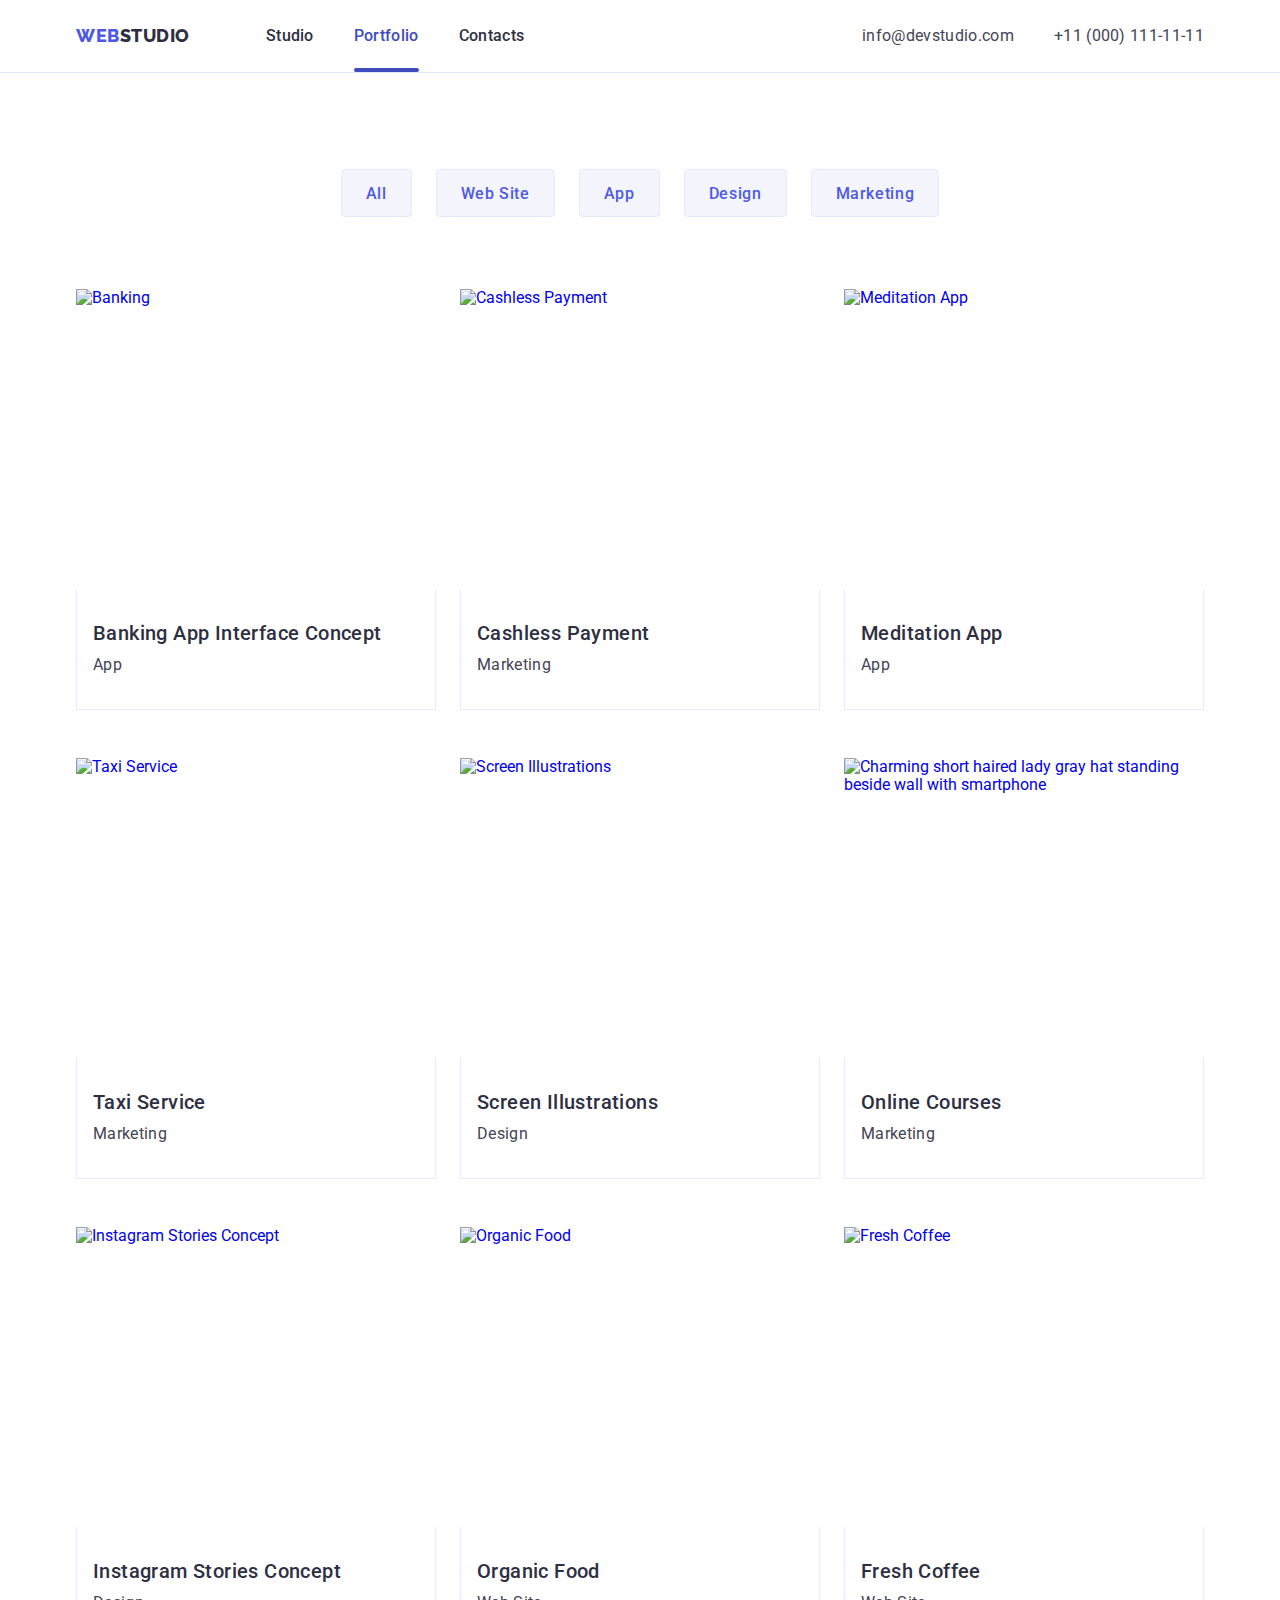
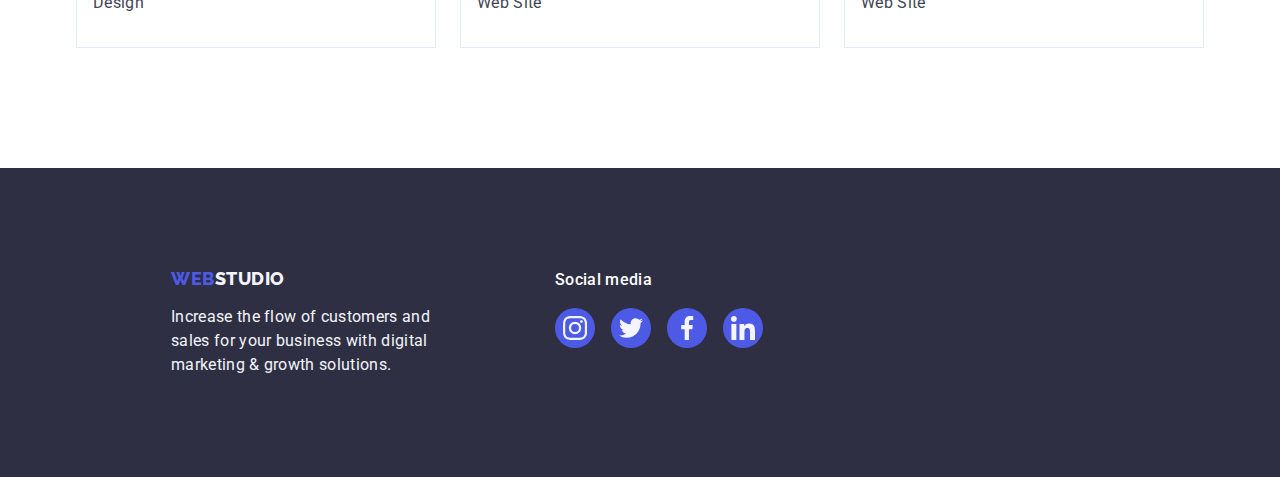
==== commit 7f170807: "update1" ====
--- a/portfolio.html
+++ b/portfolio.html
@@ -87,7 +87,7 @@
                   width="360"
                   height="300"
                 />
-                <p class="product-top-text">
+                <p class="product-top-text">14 Stylish and User-Friendly App Design Concepts · Task Manager App · Calorie Tracker App · Exotic Fruit Ecommerce App · Cloud Storage App
                 </p></div>
                 <div class="product-item-text">
                   <h3 class="product-title">Banking App Interface Concept</h3>
@@ -104,7 +104,7 @@
                   alt="Cashless Payment"
                   width="360"
                   height="300"
-                /><p class="product-top-text">
+                /><p class="product-top-text">14 Stylish and User-Friendly App Design Concepts · Task Manager App · Calorie Tracker App · Exotic Fruit Ecommerce App · Cloud Storage App
                 </p></div>
                 <div class="product-item-text">
                   <h3 class="product-title">Cashless Payment</h3>
@@ -120,7 +120,7 @@
                   alt="Meditation App"
                   width="360"
                   height="300"
-                /><p class="product-top-text">
+                /><p class="product-top-text">14 Stylish and User-Friendly App Design Concepts · Task Manager App · Calorie Tracker App · Exotic Fruit Ecommerce App · Cloud Storage App
                 </p></div>
                 <div class="product-item-text">
                   <h3 class="product-title">Meditation App</h3>
@@ -136,7 +136,7 @@
                   alt="Taxi Service"
                   width="360"
                   height="300"
-                /><p class="product-top-text">
+                /><p class="product-top-text">14 Stylish and User-Friendly App Design Concepts · Task Manager App · Calorie Tracker App · Exotic Fruit Ecommerce App · Cloud Storage App
                 </p></div>
                 <div class="product-item-text">
                   <h3 class="product-title">Taxi Service</h3>
@@ -152,7 +152,7 @@
                   alt="Screen Illustrations"
                   width="360"
                   height="300"
-                /><p class="product-top-text">
+                /><p class="product-top-text">14 Stylish and User-Friendly App Design Concepts · Task Manager App · Calorie Tracker App · Exotic Fruit Ecommerce App · Cloud Storage App
                 </p></div>
                 <div class="product-item-text">
                   <h3 class="product-title">Screen Illustrations</h3>
@@ -168,7 +168,7 @@
                   alt="Charming short haired lady gray hat standing beside wall with smartphone"
                   width="360"
                   height="300"
-                /><p class="product-top-text">
+                /><p class="product-top-text">14 Stylish and User-Friendly App Design Concepts · Task Manager App · Calorie Tracker App · Exotic Fruit Ecommerce App · Cloud Storage App
                 </p></div>
                 <div class="product-item-text">
                   <h3 class="product-title">Online Courses</h3>
@@ -184,7 +184,7 @@
                   alt="Instagram Stories Concept"
                   width="360"
                   height="300"
-                /><p class="product-top-text">
+                /><p class="product-top-text">14 Stylish and User-Friendly App Design Concepts · Task Manager App · Calorie Tracker App · Exotic Fruit Ecommerce App · Cloud Storage App
                 </p></div>
                 <div class="product-item-text">
                   <h3 class="product-title">Instagram Stories Concept</h3>
@@ -200,7 +200,7 @@
                   alt="Organic Food"
                   width="360"
                   height="300"
-                /><p class="product-top-text">
+                /><p class="product-top-text">14 Stylish and User-Friendly App Design Concepts · Task Manager App · Calorie Tracker App · Exotic Fruit Ecommerce App · Cloud Storage App
                 </p></div>
                 <div class="product-item-text">
                   <h3 class="product-title">Organic Food</h3>
@@ -216,7 +216,7 @@
                   alt="Fresh Coffee"
                   width="360"
                   height="300"
-                /><p class="product-top-text">
+                /><p class="product-top-text">14 Stylish and User-Friendly App Design Concepts · Task Manager App · Calorie Tracker App · Exotic Fruit Ecommerce App · Cloud Storage App
                 </p></div>
                 <div class="product-item-text">
                   <h3 class="product-title">Fresh Coffee</h3>
--- a/css/styles.css
+++ b/css/styles.css
@@ -124,9 +124,10 @@
   width: 100%;
   height: 4px;
   left: 0px;
-  top: 44px;
+  margin-top: 24px;
   background-color: var(--hover-blue-color);
   border-radius: 2px;
+  bottom: 0;
 }
 .contacts {
   font-style: normal;
@@ -450,6 +451,13 @@
   transition: transform 250ms linear;
   transition-timing-function: cubic-bezier(0.4, 0, 0.2, 1);
   overflow: auto;
+  font-size: 16px;
+  line-height: 1.5;
+  letter-spacing: 0.02em;
+  color: var(--grey-color);
+  padding-top: 40px;
+  padding-left: 32px;
+  padding-right: 32px;
 }
 .product-item:is(:hover, :focus) .product-top-text {
   transform: translate(0);
@@ -479,6 +487,27 @@
     0px 2px 1px rgba(0, 0, 0, 0.2);
   border-radius: 4px;
   transform: translate(-50%, -50%);
+  animation-name: changeBgColor;
+  animation-duration: 2000ms;
+  animation-timing-function: linear;
+  animation-iteration-count: infinite;
+  animation-direction: alternate;
+}
+.modal:hover {
+  animation-play-state: paused;
+}
+@keyframes changeBgColor {
+  0% {
+    background-color: var(--grey-color);
+  }
+
+  50% {
+    background-color: var(--blue-color);
+  }
+
+  100% {
+    background-color: var(--white-color);
+  }
 }
 .close-modal-btn {
   width: 24px;
@@ -491,3 +520,14 @@
   margin-top: 24px;
   margin-right: 24px;
 }
+.close-modal-btn:is(:hover, :focus) {
+  background: var(--hover-blue-color);
+  border-radius: 50%;
+}
+.close-modal-svg {
+  color: var(--dark-color);
+}
+.close-modal-btn:is(:hover, :focus) .close-modal-svg {
+  color: var(--white-color);
+  fill: currentColor;
+}
